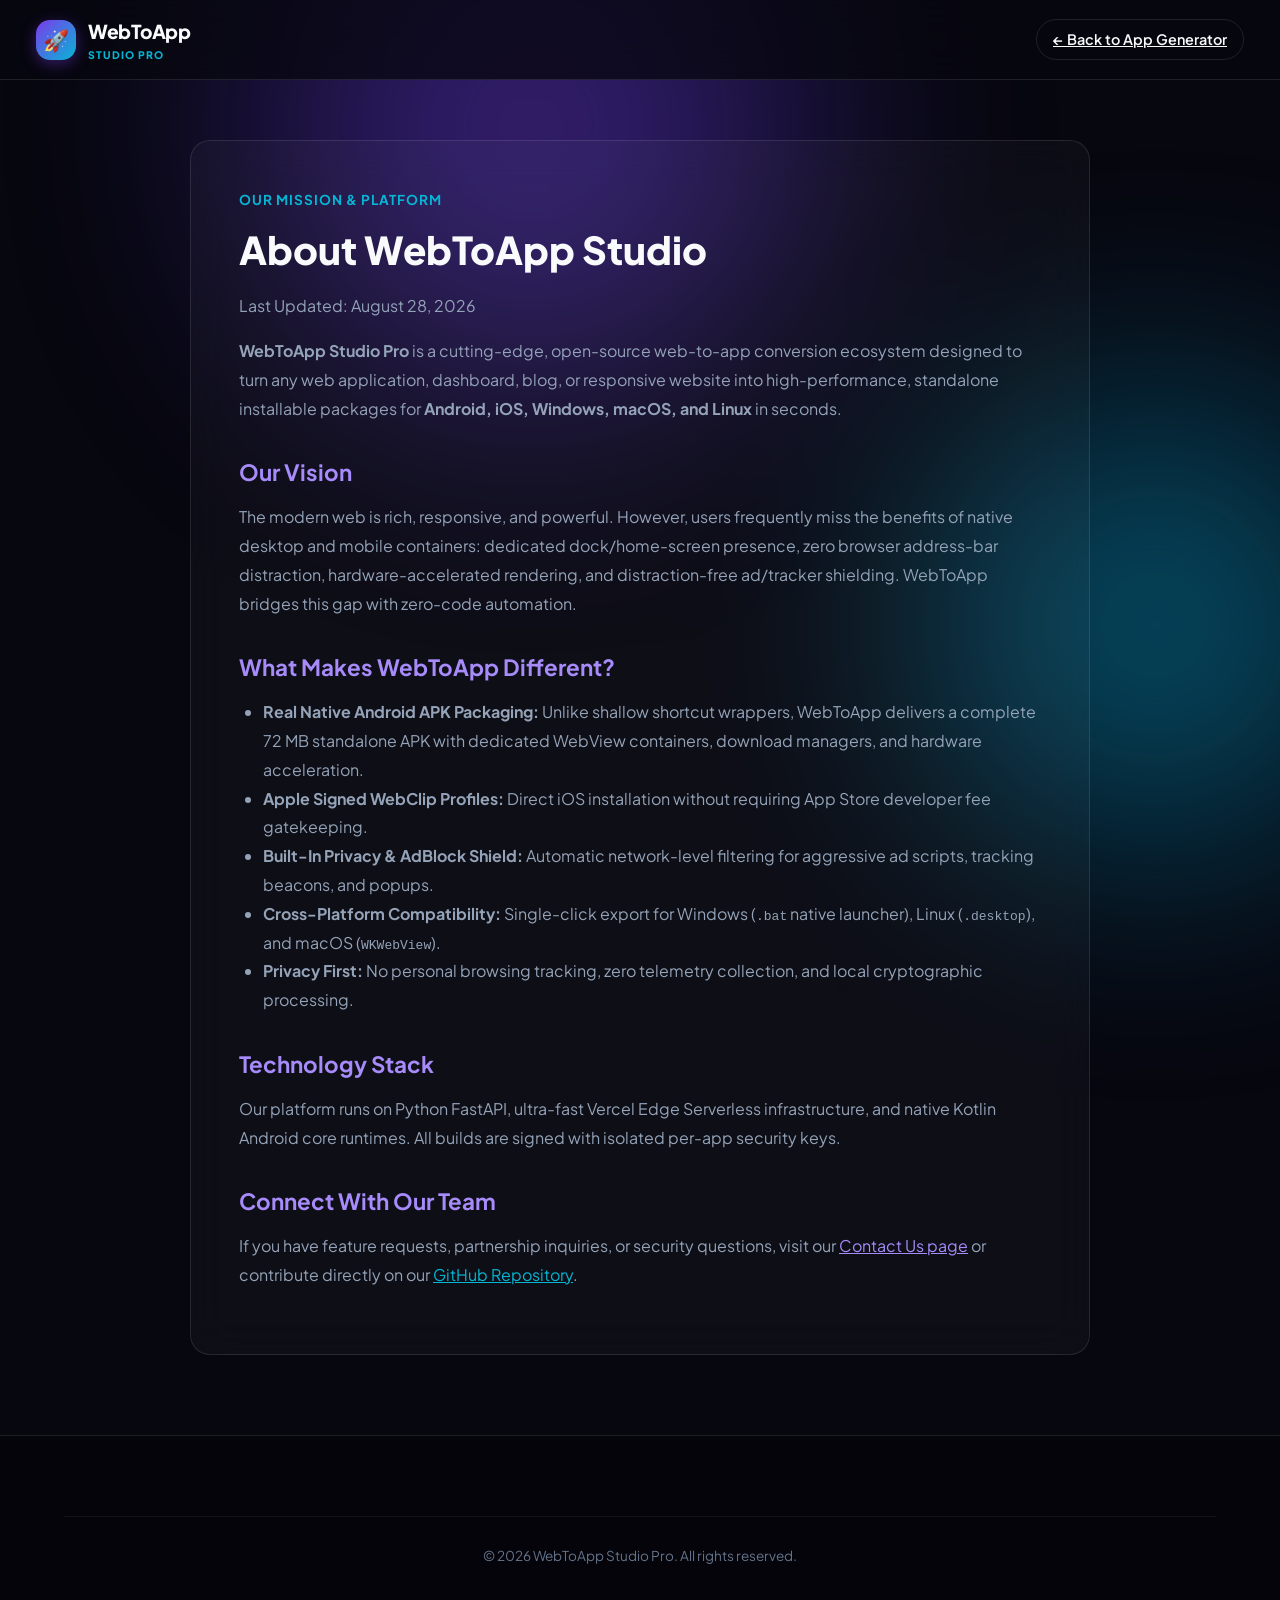
==== about.html @ a55e841d "feat(auth & legal): add login/signup modal, auth-gated flow, real stats, and AdSense legal complianc" ====
<!DOCTYPE html>
<html lang="en">
<head>
  <meta charset="UTF-8">
  <meta name="viewport" content="width=device-width, initial-scale=1.0">
  <title>About Us — WebToApp Studio Pro</title>
  <meta name="description" content="Learn about WebToApp Studio, our mission to convert the web into native multi-platform experiences, and our open-source commitment.">
  <link rel="icon" href="assets/site-logo.jpg">
  <link href="https://fonts.googleapis.com/css2?family=Plus+Jakarta+Sans:wght@400;500;600;700;800&display=swap" rel="stylesheet">
  <link rel="stylesheet" href="css/style.css?v=20260828-pro1">
  <style>
    .legal-page { padding: 140px 0 80px; }
    .content-box { background: rgba(255,255,255,0.03); border: 1px solid var(--border-color); border-radius: var(--radius-lg); padding: 48px; max-width: 900px; margin: 0 auto; backdrop-filter: blur(20px); }
    .content-box h1 { font-size: 2.4rem; font-weight: 800; margin-bottom: 12px; }
    .content-box h2 { font-size: 1.4rem; font-weight: 700; margin: 32px 0 12px; color: var(--primary-light); }
    .content-box p { color: var(--text-muted); line-height: 1.8; margin-bottom: 16px; font-size: 1rem; }
    .content-box ul { margin: 12px 0 20px 24px; color: var(--text-muted); line-height: 1.8; }
    .meta-tag { color: var(--accent-cyan); font-weight: 700; font-size: 0.85rem; text-transform: uppercase; letter-spacing: 1px; margin-bottom: 8px; display: block; }
  </style>
</head>
<body>
  <div class="glow-sphere sphere-1"></div>
  <div class="glow-sphere sphere-2"></div>

  <header id="nav">
    <a class="logo" href="/">
      <div class="logo-icon">🚀</div>
      <div class="logo-text">
        <span class="logo-title">WebToApp</span>
        <span class="logo-badge">STUDIO PRO</span>
      </div>
    </a>
    <div class="nav-actions">
      <a href="/" class="btn-nav-secondary">← Back to App Generator</a>
    </div>
  </header>

  <main class="legal-page">
    <div class="section-container">
      <div class="content-box">
        <span class="meta-tag">OUR MISSION & PLATFORM</span>
        <h1>About WebToApp Studio</h1>
        <p>Last Updated: August 28, 2026</p>

        <p><strong>WebToApp Studio Pro</strong> is a cutting-edge, open-source web-to-app conversion ecosystem designed to turn any web application, dashboard, blog, or responsive website into high-performance, standalone installable packages for <strong>Android, iOS, Windows, macOS, and Linux</strong> in seconds.</p>

        <h2>Our Vision</h2>
        <p>The modern web is rich, responsive, and powerful. However, users frequently miss the benefits of native desktop and mobile containers: dedicated dock/home-screen presence, zero browser address-bar distraction, hardware-accelerated rendering, and distraction-free ad/tracker shielding. WebToApp bridges this gap with zero-code automation.</p>

        <h2>What Makes WebToApp Different?</h2>
        <ul>
          <li><strong>Real Native Android APK Packaging:</strong> Unlike shallow shortcut wrappers, WebToApp delivers a complete 72 MB standalone APK with dedicated WebView containers, download managers, and hardware acceleration.</li>
          <li><strong>Apple Signed WebClip Profiles:</strong> Direct iOS installation without requiring App Store developer fee gatekeeping.</li>
          <li><strong>Built-In Privacy & AdBlock Shield:</strong> Automatic network-level filtering for aggressive ad scripts, tracking beacons, and popups.</li>
          <li><strong>Cross-Platform Compatibility:</strong> Single-click export for Windows (<code>.bat</code> native launcher), Linux (<code>.desktop</code>), and macOS (<code>WKWebView</code>).</li>
          <li><strong>Privacy First:</strong> No personal browsing tracking, zero telemetry collection, and local cryptographic processing.</li>
        </ul>

        <h2>Technology Stack</h2>
        <p>Our platform runs on Python FastAPI, ultra-fast Vercel Edge Serverless infrastructure, and native Kotlin Android core runtimes. All builds are signed with isolated per-app security keys.</p>

        <h2>Connect With Our Team</h2>
        <p>If you have feature requests, partnership inquiries, or security questions, visit our <a href="contact.html" style="color:var(--primary-light);">Contact Us page</a> or contribute directly on our <a href="https://github.com/mindcreative134-creator/webtoapp-web" target="_blank" style="color:var(--accent-cyan);">GitHub Repository</a>.</p>
      </div>
    </div>
  </main>

  <footer class="site-footer">
    <div class="footer-container">
      <div class="footer-bottom text-center">
        <p>© 2026 WebToApp Studio Pro. All rights reserved.</p>
      </div>
    </div>
  </footer>
</body>
</html>
---- css/style.css ----
/* ========================================================
   WebToApp Studio Pro — Ultra Modern Design System
   ======================================================== */

:root {
  --bg-dark: #07070f;
  --bg-surface: rgba(255, 255, 255, 0.04);
  --bg-surface-hover: rgba(255, 255, 255, 0.08);
  --bg-surface-active: rgba(255, 255, 255, 0.12);
  --border-color: rgba(255, 255, 255, 0.1);
  --border-color-glow: rgba(124, 58, 237, 0.4);
  
  --primary: #7c3aed;
  --primary-hover: #6d28d9;
  --primary-light: #a78bfa;
  --primary-glow: rgba(124, 58, 237, 0.25);
  
  --accent-cyan: #06b6d4;
  --accent-pink: #ec4899;
  --accent-green: #10b981;
  --accent-amber: #f59e0b;

  --text-main: #f8fafc;
  --text-muted: #94a3b8;
  --text-dim: #64748b;

  --radius-sm: 8px;
  --radius-md: 14px;
  --radius-lg: 20px;
  --radius-full: 9999px;

  --shadow-sm: 0 4px 12px rgba(0, 0, 0, 0.3);
  --shadow-lg: 0 20px 50px rgba(0, 0, 0, 0.6);
  --shadow-glow: 0 0 30px rgba(124, 58, 237, 0.35);

  --font-sans: 'Plus Jakarta Sans', -apple-system, BlinkMacSystemFont, 'Segoe UI', Roboto, sans-serif;
  --font-mono: 'JetBrains Mono', monospace;
}

*, *::before, *::after {
  box-sizing: border-box;
  margin: 0;
  padding: 0;
}

html {
  scroll-behavior: smooth;
  color-scheme: dark;
}

body {
  font-family: var(--font-sans);
  background-color: var(--bg-dark);
  color: var(--text-main);
  line-height: 1.6;
  min-height: 100vh;
  overflow-x: hidden;
  position: relative;
}

/* ── Glowing Background Spheres ── */
.glow-sphere {
  position: fixed;
  border-radius: 50%;
  filter: blur(130px);
  pointer-events: none;
  z-index: 0;
  opacity: 0.45;
}

.sphere-1 {
  width: 550px;
  height: 550px;
  background: radial-gradient(circle, #7c3aed, #4338ca);
  top: -150px;
  left: 20%;
  animation: floatSphere 18s ease-in-out infinite alternate;
}

.sphere-2 {
  width: 450px;
  height: 450px;
  background: radial-gradient(circle, #06b6d4, #0284c7);
  top: 400px;
  right: -100px;
  animation: floatSphere 22s ease-in-out infinite alternate-reverse;
}

@keyframes floatSphere {
  0% { transform: translate(0, 0) scale(1); }
  100% { transform: translate(40px, 60px) scale(1.1); }
}

#bg {
  position: fixed;
  top: 0;
  left: 0;
  width: 100vw;
  height: 100vh;
  pointer-events: none;
  z-index: 0;
  opacity: 0.15;
}

/* ── Container Layout ── */
.section-container, .hero-container, .footer-container {
  max-width: 1200px;
  margin: 0 auto;
  padding: 0 24px;
  position: relative;
  z-index: 1;
}

/* ── Typography & Gradients ── */
.gradient-text {
  background: linear-gradient(135deg, #a78bfa 0%, #c084fc 40%, #38bdf8 100%);
  -webkit-background-clip: text;
  -webkit-text-fill-color: transparent;
}

.text-center { text-align: center; }
.hidden { display: none !important; }
.sr-only {
  position: absolute;
  width: 1px;
  height: 1px;
  padding: 0;
  margin: -1px;
  overflow: hidden;
  clip: rect(0, 0, 0, 0);
  border: 0;
}

/* ── Top Navigation Bar ── */
#nav {
  position: fixed;
  top: 0;
  left: 0;
  width: 100%;
  z-index: 100;
  display: flex;
  align-items: center;
  justify-content: space-between;
  padding: 16px 36px;
  background: rgba(7, 7, 15, 0.75);
  backdrop-filter: blur(20px);
  border-bottom: 1px solid var(--border-color);
  transition: all 0.3s ease;
}

.logo {
  display: flex;
  align-items: center;
  gap: 12px;
  text-decoration: none;
  color: var(--text-main);
}

.logo-icon {
  width: 40px;
  height: 40px;
  border-radius: var(--radius-md);
  background: linear-gradient(135deg, #7c3aed, #06b6d4);
  display: flex;
  align-items: center;
  justify-content: center;
  font-size: 1.3rem;
  box-shadow: 0 4px 15px rgba(124, 58, 237, 0.4);
}

.logo-text {
  display: flex;
  flex-direction: column;
}

.logo-title {
  font-weight: 800;
  font-size: 1.2rem;
  letter-spacing: -0.5px;
}

.logo-badge {
  font-size: 0.65rem;
  font-weight: 800;
  color: var(--accent-cyan);
  letter-spacing: 1px;
}

.nav-links {
  display: flex;
  align-items: center;
  gap: 28px;
}

.nav-link {
  color: var(--text-muted);
  text-decoration: none;
  font-size: 0.92rem;
  font-weight: 600;
  transition: color 0.2s;
}

.nav-link:hover {
  color: var(--text-main);
}

.nav-actions {
  display: flex;
  align-items: center;
  gap: 16px;
}

.lang-switcher select {
  background: var(--bg-surface);
  color: var(--text-muted);
  border: 1px solid var(--border-color);
  padding: 8px 12px;
  border-radius: var(--radius-sm);
  font-size: 0.85rem;
  cursor: pointer;
  outline: none;
}

.btn-nav-secondary {
  background: transparent;
  color: var(--text-main);
  border: 1px solid var(--border-color);
  padding: 8px 16px;
  border-radius: var(--radius-full);
  font-size: 0.9rem;
  font-weight: 600;
  cursor: pointer;
  transition: 0.2s;
}

.btn-nav-secondary:hover {
  background: var(--bg-surface-hover);
  border-color: var(--primary-light);
}

.btn-nav-primary {
  background: linear-gradient(135deg, var(--primary), #6366f1);
  color: #fff;
  border: none;
  padding: 8px 18px;
  border-radius: var(--radius-full);
  font-size: 0.9rem;
  font-weight: 700;
  cursor: pointer;
  box-shadow: 0 4px 15px var(--primary-glow);
  transition: 0.2s;
}

.btn-nav-primary:hover {
  transform: translateY(-1px);
  box-shadow: 0 6px 20px rgba(124, 58, 237, 0.5);
}

.gh-link {
  color: var(--text-muted);
  display: flex;
  align-items: center;
  transition: 0.2s;
}

.gh-link:hover {
  color: var(--text-main);
  transform: scale(1.1);
}

/* ── User Dropdown Menu ── */
.nav-user-dropdown-wrap {
  position: relative;
}

.user-avatar-btn {
  display: flex;
  align-items: center;
  gap: 10px;
  background: var(--bg-surface);
  border: 1px solid var(--border-color);
  padding: 6px 14px 6px 8px;
  border-radius: var(--radius-full);
  color: var(--text-main);
  cursor: pointer;
  transition: 0.2s;
}

.user-avatar-btn:hover {
  border-color: var(--primary-light);
  background: var(--bg-surface-hover);
}

.avatar-circle {
  width: 28px;
  height: 28px;
  border-radius: 50%;
  background: linear-gradient(135deg, #ec4899, #7c3aed);
  display: flex;
  align-items: center;
  justify-content: center;
  font-weight: 800;
  font-size: 0.8rem;
  color: #fff;
}

.user-info-text {
  display: flex;
  align-items: center;
  gap: 6px;
}

.user-name {
  font-size: 0.88rem;
  font-weight: 600;
}

.badge-pro {
  font-size: 0.65rem;
  font-weight: 800;
  background: rgba(124, 58, 237, 0.3);
  color: #c084fc;
  border: 1px solid rgba(124, 58, 237, 0.5);
  padding: 2px 6px;
  border-radius: var(--radius-full);
}

.user-dropdown {
  position: absolute;
  top: calc(100% + 10px);
  right: 0;
  width: 240px;
  background: #0f0c24;
  border: 1px solid var(--border-color);
  border-radius: var(--radius-md);
  padding: 12px;
  box-shadow: var(--shadow-lg);
  backdrop-filter: blur(20px);
  z-index: 110;
  animation: scaleIn 0.2s cubic-bezier(0.16, 1, 0.3, 1);
}

.dropdown-header {
  padding: 6px 8px;
}

.dropdown-email {
  font-size: 0.82rem;
  color: var(--text-muted);
  word-break: break-all;
}

.dropdown-status {
  font-size: 0.75rem;
  color: var(--accent-green);
  font-weight: 600;
}

.dropdown-divider {
  height: 1px;
  background: var(--border-color);
  margin: 8px 0;
}

.dropdown-item {
  display: flex;
  align-items: center;
  gap: 10px;
  width: 100%;
  padding: 10px;
  background: transparent;
  border: none;
  border-radius: var(--radius-sm);
  color: var(--text-main);
  font-size: 0.88rem;
  font-weight: 500;
  text-decoration: none;
  cursor: pointer;
  transition: 0.15s;
}

.dropdown-item:hover {
  background: var(--bg-surface-hover);
  color: #fff;
}

.text-danger { color: #f87171 !important; }
.text-danger:hover { background: rgba(239, 68, 68, 0.15) !important; }

/* ── Hero Section ── */
#hero {
  padding: 160px 0 80px;
  text-align: center;
  position: relative;
  z-index: 1;
}

.hero-announcement {
  display: inline-flex;
  align-items: center;
  gap: 8px;
  background: rgba(124, 58, 237, 0.15);
  border: 1px solid rgba(124, 58, 237, 0.4);
  padding: 6px 16px;
  border-radius: var(--radius-full);
  font-size: 0.85rem;
  color: #c084fc;
  margin-bottom: 24px;
}

.announcement-spark {
  background: #7c3aed;
  color: #fff;
  font-size: 0.7rem;
  font-weight: 800;
  padding: 2px 6px;
  border-radius: 6px;
}

.hero-headline {
  font-size: 3.8rem;
  font-weight: 800;
  line-height: 1.15;
  letter-spacing: -1.5px;
  margin-bottom: 20px;
}

.hero-description {
  font-size: 1.15rem;
  color: var(--text-muted);
  max-width: 680px;
  margin: 0 auto 36px;
}

/* Source Mode Switcher */
.source-mode-wrap {
  display: flex;
  justify-content: center;
  margin-bottom: 18px;
}

.source-mode {
  display: inline-flex;
  background: rgba(255, 255, 255, 0.05);
  border: 1px solid var(--border-color);
  padding: 4px;
  border-radius: var(--radius-full);
}

.mode-btn {
  display: flex;
  align-items: center;
  gap: 8px;
  padding: 8px 20px;
  border: none;
  background: transparent;
  color: var(--text-muted);
  font-size: 0.88rem;
  font-weight: 600;
  border-radius: var(--radius-full);
  cursor: pointer;
  transition: 0.2s;
}

.mode-btn.active {
  background: var(--primary);
  color: #fff;
  box-shadow: 0 2px 10px var(--primary-glow);
}

/* Hero Input Shell */
.hero-input-shell {
  max-width: 680px;
  margin: 0 auto 28px;
}

.url-input-wrap {
  display: flex;
  align-items: center;
  background: rgba(255, 255, 255, 0.06);
  border: 1px solid var(--border-color);
  border-radius: var(--radius-full);
  padding: 6px 8px 6px 20px;
  box-shadow: 0 10px 40px rgba(0, 0, 0, 0.5);
  backdrop-filter: blur(20px);
  transition: border-color 0.2s, box-shadow 0.2s;
}

.url-input-wrap:focus-within {
  border-color: var(--primary);
  box-shadow: 0 0 0 3px rgba(124, 58, 237, 0.25), 0 15px 50px rgba(0, 0, 0, 0.6);
}

.input-prefix-icon {
  font-size: 1.2rem;
  margin-right: 12px;
}

.url-input-wrap input {
  flex: 1;
  background: transparent;
  border: none;
  outline: none;
  color: #fff;
  font-size: 1.05rem;
  font-family: inherit;
}

.url-input-wrap input::placeholder {
  color: var(--text-dim);
}

.btn-gradient-submit {
  display: flex;
  align-items: center;
  gap: 8px;
  background: linear-gradient(135deg, #7c3aed, #06b6d4);
  color: #fff;
  border: none;
  padding: 14px 28px;
  border-radius: var(--radius-full);
  font-size: 1rem;
  font-weight: 700;
  cursor: pointer;
  box-shadow: 0 6px 20px rgba(124, 58, 237, 0.4);
  transition: all 0.2s;
}

.btn-gradient-submit:hover {
  transform: translateY(-2px);
  box-shadow: 0 10px 30px rgba(124, 58, 237, 0.6);
}

/* HTML Dropzone */
.html-dropzone {
  display: flex;
  flex-direction: column;
  align-items: center;
  justify-content: center;
  padding: 32px;
  background: rgba(255, 255, 255, 0.04);
  border: 2px dashed var(--border-color);
  border-radius: var(--radius-lg);
  cursor: pointer;
  transition: 0.2s;
}

.html-dropzone:hover, .html-dropzone.dragover {
  border-color: var(--primary);
  background: rgba(124, 58, 237, 0.08);
}

.dropzone-icon {
  font-size: 2rem;
  margin-bottom: 8px;
}

.html-dropzone-label {
  font-weight: 700;
  font-size: 1.05rem;
}

.html-dropzone-hint {
  color: var(--text-muted);
  font-size: 0.85rem;
}

/* Platform Chips */
.platform-chips-row {
  display: flex;
  flex-wrap: wrap;
  justify-content: center;
  gap: 10px;
  margin-bottom: 48px;
}

.chip-item {
  background: rgba(255, 255, 255, 0.04);
  border: 1px solid var(--border-color);
  padding: 6px 14px;
  border-radius: var(--radius-full);
  font-size: 0.85rem;
  color: var(--text-muted);
  font-weight: 500;
}

/* Stats Counter Grid */
.stats-counter-grid {
  display: grid;
  grid-template-columns: repeat(4, 1fr);
  gap: 16px;
  max-width: 900px;
  margin: 0 auto;
}

.stat-card {
  background: var(--bg-surface);
  border: 1px solid var(--border-color);
  padding: 20px 16px;
  border-radius: var(--radius-md);
  text-align: center;
  backdrop-filter: blur(10px);
}

.stat-num {
  font-size: 1.8rem;
  font-weight: 800;
  background: linear-gradient(135deg, #fff, var(--primary-light));
  -webkit-background-clip: text;
  -webkit-text-fill-color: transparent;
  margin-bottom: 4px;
}

.stat-lbl {
  font-size: 0.82rem;
  color: var(--text-muted);
  font-weight: 600;
  text-transform: uppercase;
  letter-spacing: 0.5px;
}

/* ── Workspace & Configuration Panels ── */
.workspace-section {
  padding: 60px 0;
}

.workspace-grid {
  display: grid;
  grid-template-columns: 1fr 1fr;
  gap: 24px;
  margin-bottom: 36px;
}

.panel {
  background: rgba(255, 255, 255, 0.04);
  border: 1px solid var(--border-color);
  border-radius: var(--radius-lg);
  padding: 28px;
  box-shadow: var(--shadow-lg);
  backdrop-filter: blur(20px);
}

.panel-head {
  display: flex;
  align-items: center;
  justify-content: space-between;
  margin-bottom: 24px;
  padding-bottom: 16px;
  border-bottom: 1px solid var(--border-color);
}

.panel-title-wrap {
  display: flex;
  align-items: center;
  gap: 10px;
}

.panel-title-wrap h2 {
  font-size: 1.3rem;
  font-weight: 700;
}

.status-badge {
  font-size: 0.8rem;
  font-weight: 700;
  padding: 4px 12px;
  border-radius: var(--radius-full);
  background: rgba(124, 58, 237, 0.2);
  color: var(--primary-light);
  border: 1px solid rgba(124, 58, 237, 0.4);
}

.status-badge.done {
  background: rgba(16, 185, 129, 0.2);
  color: #34d399;
  border-color: rgba(16, 185, 129, 0.4);
}

/* Loader */
.analysis-loader {
  text-align: center;
  padding: 40px 20px;
}

.loader-bar {
  height: 4px;
  width: 100%;
  background: rgba(255, 255, 255, 0.1);
  border-radius: 4px;
  overflow: hidden;
  position: relative;
  margin-bottom: 16px;
}

.loader-bar::after {
  content: '';
  position: absolute;
  top: 0;
  left: 0;
  height: 100%;
  width: 40%;
  background: linear-gradient(90deg, #7c3aed, #06b6d4);
  border-radius: 4px;
  animation: loadAnim 1.2s infinite ease-in-out;
}

@keyframes loadAnim {
  0% { left: -40%; }
  100% { left: 100%; }
}

/* Config Form Elements */
.config-grid {
  display: grid;
  grid-template-columns: 1fr 1fr;
  gap: 16px;
}

.field {
  display: flex;
  flex-direction: column;
  gap: 8px;
}

.field-full { grid-column: 1 / -1; }

.field-label {
  font-size: 0.88rem;
  font-weight: 600;
  color: var(--text-main);
}

.field input[type="text"],
.field input[type="number"],
.field input[type="url"],
.field input[type="password"],
.field input[type="email"] {
  background: rgba(255, 255, 255, 0.05);
  border: 1px solid var(--border-color);
  padding: 12px 16px;
  border-radius: var(--radius-sm);
  color: #fff;
  font-family: inherit;
  font-size: 0.95rem;
  outline: none;
  transition: border-color 0.2s;
}

.field input:focus {
  border-color: var(--primary);
}

.field-note {
  font-size: 0.8rem;
  color: var(--text-muted);
}

.color-wrap {
  display: flex;
  align-items: center;
  gap: 12px;
  background: rgba(255, 255, 255, 0.05);
  border: 1px solid var(--border-color);
  padding: 6px 14px;
  border-radius: var(--radius-sm);
}

.color-wrap input[type="color"] {
  width: 32px;
  height: 32px;
  border: none;
  background: none;
  cursor: pointer;
}

#color-hex {
  font-family: var(--font-mono);
  font-size: 0.88rem;
}

/* Icon Upload Box */
.icon-upload {
  display: flex;
  align-items: center;
  gap: 16px;
  background: rgba(255, 255, 255, 0.03);
  border: 1px solid var(--border-color);
  padding: 14px;
  border-radius: var(--radius-md);
}

.icon-upload-preview {
  width: 64px;
  height: 64px;
  border-radius: var(--radius-md);
  background: rgba(124, 58, 237, 0.2);
  display: flex;
  align-items: center;
  justify-content: center;
  overflow: hidden;
  position: relative;
}

.icon-upload-preview img {
  width: 100%;
  height: 100%;
  object-fit: cover;
}

.icon-upload-meta {
  flex: 1;
  display: flex;
  flex-direction: column;
  gap: 6px;
}

.file-picker-btn {
  display: inline-block;
  background: var(--bg-surface-hover);
  border: 1px solid var(--border-color);
  padding: 6px 14px;
  border-radius: var(--radius-sm);
  font-size: 0.85rem;
  font-weight: 600;
  cursor: pointer;
}

.file-picker-name {
  font-size: 0.82rem;
  color: var(--text-muted);
  margin-left: 8px;
}

.icon-upload-clear {
  background: none;
  border: none;
  color: var(--primary-light);
  font-size: 0.78rem;
  text-align: left;
  cursor: pointer;
  padding: 0;
}

/* Feature & Advanced Panels */
.feature-panel, .advanced-panel {
  margin-top: 18px;
  border: 1px solid var(--border-color);
  border-radius: var(--radius-md);
  padding: 14px 18px;
  background: rgba(255, 255, 255, 0.02);
}

.feature-panel summary, .advanced-panel summary {
  cursor: pointer;
  font-weight: 700;
  display: flex;
  flex-direction: column;
}

.feature-summary-sub {
  font-size: 0.8rem;
  color: var(--text-muted);
  font-weight: normal;
}

.feature-grid, .advanced-grid {
  margin-top: 14px;
  display: flex;
  flex-direction: column;
  gap: 12px;
}

.feature-card {
  display: flex;
  align-items: center;
  justify-content: space-between;
  padding: 12px;
  background: var(--bg-surface);
  border-radius: var(--radius-sm);
}

.feature-heading-row {
  display: flex;
  align-items: center;
  gap: 8px;
}

.feature-tag {
  font-size: 0.7rem;
  background: rgba(6, 182, 212, 0.2);
  color: var(--accent-cyan);
  padding: 2px 6px;
  border-radius: 4px;
  font-weight: 700;
}

.feature-copy p {
  font-size: 0.82rem;
  color: var(--text-muted);
}

/* Switch */
.switch {
  position: relative;
  display: inline-block;
  width: 44px;
  height: 24px;
}

.switch input { opacity: 0; width: 0; height: 0; }

.switch-ui {
  position: absolute;
  cursor: pointer;
  top: 0; left: 0; right: 0; bottom: 0;
  background-color: rgba(255, 255, 255, 0.15);
  transition: .25s;
  border-radius: 24px;
}

.switch-ui:before {
  position: absolute;
  content: "";
  height: 18px;
  width: 18px;
  left: 3px;
  bottom: 3px;
  background-color: white;
  transition: .25s;
  border-radius: 50%;
}

.switch input:checked + .switch-ui {
  background-color: var(--primary);
}

.switch input:checked + .switch-ui:before {
  transform: translateX(20px);
}

/* Button Primary Large */
.btn-primary-large {
  width: 100%;
  background: linear-gradient(135deg, #7c3aed, #06b6d4);
  color: #fff;
  border: none;
  padding: 16px;
  border-radius: var(--radius-md);
  font-size: 1.08rem;
  font-weight: 800;
  cursor: pointer;
  box-shadow: 0 8px 25px var(--primary-glow);
  margin-top: 24px;
  transition: all 0.2s;
}

.btn-primary-large:hover {
  transform: translateY(-2px);
  box-shadow: 0 12px 35px rgba(124, 58, 237, 0.5);
}

/* ── Result Panel & Downloads ── */
.result-panel {
  margin-top: 36px;
  text-align: center;
}

.result-celebration {
  margin-bottom: 24px;
}

.badge-success {
  display: inline-block;
  background: rgba(16, 185, 129, 0.2);
  color: #34d399;
  border: 1px solid rgba(16, 185, 129, 0.4);
  padding: 4px 14px;
  border-radius: var(--radius-full);
  font-size: 0.85rem;
  font-weight: 800;
  margin-bottom: 12px;
}

.result-link-wrap {
  display: flex;
  align-items: center;
  max-width: 600px;
  margin: 0 auto 32px;
  background: rgba(255, 255, 255, 0.05);
  border: 1px solid var(--border-color);
  padding: 6px 8px 6px 16px;
  border-radius: var(--radius-full);
}

.result-link-wrap input {
  flex: 1;
  background: none;
  border: none;
  color: #a78bfa;
  font-family: var(--font-mono);
  font-size: 0.9rem;
  outline: none;
}

.btn-copy {
  display: flex;
  align-items: center;
  gap: 6px;
  background: var(--primary);
  color: #fff;
  border: none;
  padding: 8px 18px;
  border-radius: var(--radius-full);
  font-weight: 700;
  font-size: 0.88rem;
  cursor: pointer;
}

/* Download Platform Cards Grid */
.download-platform-grid {
  display: grid;
  grid-template-columns: repeat(auto-fit, minmax(220px, 1fr));
  gap: 16px;
  margin-bottom: 36px;
}

.platform-dl-card {
  display: flex;
  flex-direction: column;
  align-items: center;
  text-align: center;
  padding: 24px 18px;
  background: rgba(255, 255, 255, 0.04);
  border: 1px solid var(--border-color);
  border-radius: var(--radius-lg);
  text-decoration: none;
  color: var(--text-main);
  transition: all 0.25s cubic-bezier(0.16, 1, 0.3, 1);
  position: relative;
  overflow: hidden;
}

.platform-dl-card:hover {
  transform: translateY(-4px);
  border-color: var(--primary-light);
  background: rgba(124, 58, 237, 0.1);
  box-shadow: var(--shadow-glow);
}

.platform-dl-card.primary-card {
  background: linear-gradient(135deg, rgba(124, 58, 237, 0.25), rgba(6, 182, 212, 0.15));
  border-color: var(--primary);
}

.dl-icon {
  font-size: 2.5rem;
  margin-bottom: 12px;
}

.dl-info strong {
  display: block;
  font-size: 1.1rem;
  margin-bottom: 4px;
}

.dl-info span {
  font-size: 0.82rem;
  color: var(--text-muted);
}

.dl-badge {
  margin-top: 14px;
  font-size: 0.75rem;
  font-weight: 800;
  background: rgba(255, 255, 255, 0.1);
  padding: 4px 10px;
  border-radius: var(--radius-full);
}

/* Simulator Preview Shell */
.preview-shell {
  max-width: 800px;
  margin: 0 auto;
  background: #000;
  border: 1px solid var(--border-color);
  border-radius: var(--radius-lg);
  overflow: hidden;
  box-shadow: var(--shadow-lg);
}

.preview-shell-head {
  display: flex;
  align-items: center;
  justify-content: space-between;
  padding: 12px 18px;
  background: rgba(255, 255, 255, 0.05);
  border-bottom: 1px solid var(--border-color);
}

.preview-shell-chrome {
  display: flex;
  gap: 6px;
}

.preview-shell-chrome span {
  width: 10px;
  height: 10px;
  border-radius: 50%;
  background: #475569;
}

.preview-url {
  font-size: 0.8rem;
  font-family: var(--font-mono);
  color: var(--text-muted);
}

.preview-open-btn {
  background: none;
  border: none;
  color: var(--primary-light);
  font-size: 0.82rem;
  font-weight: 600;
  cursor: pointer;
}

.preview-frame-wrap iframe {
  width: 100%;
  height: 480px;
  border: none;
}

/* ── Process / How It Works ── */
.process-section, .features-section, .pricing-section, .history-section, .faq-section {
  padding: 100px 0;
  position: relative;
  z-index: 1;
}

.section-kicker {
  font-size: 0.8rem;
  font-weight: 800;
  letter-spacing: 1.5px;
  color: var(--accent-cyan);
  margin-bottom: 8px;
}

.section-title {
  font-size: 2.6rem;
  font-weight: 800;
  letter-spacing: -1px;
  margin-bottom: 14px;
}

.section-subtitle {
  font-size: 1.05rem;
  color: var(--text-muted);
  max-width: 620px;
  margin: 0 auto 50px;
}

.process-step-grid {
  display: grid;
  grid-template-columns: repeat(3, 1fr);
  gap: 24px;
}

.process-card {
  background: var(--bg-surface);
  border: 1px solid var(--border-color);
  padding: 36px 28px;
  border-radius: var(--radius-lg);
  position: relative;
  transition: 0.25s;
}

.process-card:hover {
  transform: translateY(-4px);
  border-color: var(--primary-light);
  box-shadow: var(--shadow-glow);
}

.step-badge {
  display: inline-block;
  font-size: 0.75rem;
  font-weight: 800;
  font-family: var(--font-mono);
  color: var(--accent-cyan);
  background: rgba(6, 182, 212, 0.15);
  padding: 4px 10px;
  border-radius: 6px;
  margin-bottom: 18px;
}

.step-icon-box {
  font-size: 2.2rem;
  margin-bottom: 16px;
}

.process-card h3 {
  font-size: 1.3rem;
  margin-bottom: 10px;
}

.process-card p {
  font-size: 0.92rem;
  color: var(--text-muted);
}

/* ── Features Grid ── */
.features-grid {
  display: grid;
  grid-template-columns: repeat(3, 1fr);
  gap: 24px;
}

.feature-box {
  background: var(--bg-surface);
  border: 1px solid var(--border-color);
  padding: 32px 24px;
  border-radius: var(--radius-lg);
  transition: 0.2s;
}

.feature-box:hover {
  border-color: rgba(124, 58, 237, 0.4);
  background: rgba(255, 255, 255, 0.06);
}

.feat-icon {
  font-size: 2.2rem;
  margin-bottom: 16px;
}

.feature-box h3 {
  font-size: 1.18rem;
  margin-bottom: 8px;
}

.feature-box p {
  font-size: 0.9rem;
  color: var(--text-muted);
}

/* ── Pricing Cards ── */
.pricing-grid {
  display: grid;
  grid-template-columns: 1fr 1fr;
  gap: 32px;
  max-width: 880px;
  margin: 0 auto;
}

.pricing-card {
  background: var(--bg-surface);
  border: 1px solid var(--border-color);
  border-radius: var(--radius-lg);
  padding: 40px 32px;
  display: flex;
  flex-direction: column;
  position: relative;
}

.pricing-card.pro-card {
  background: linear-gradient(180deg, rgba(124, 58, 237, 0.15) 0%, rgba(7, 7, 15, 0.8) 100%);
  border: 2px solid var(--primary);
  box-shadow: 0 0 40px rgba(124, 58, 237, 0.25);
}

.popular-ribbon {
  position: absolute;
  top: -12px;
  right: 28px;
  background: linear-gradient(135deg, #ec4899, #7c3aed);
  color: #fff;
  font-size: 0.72rem;
  font-weight: 800;
  padding: 4px 12px;
  border-radius: var(--radius-full);
}

.plan-tag {
  font-size: 0.8rem;
  font-weight: 800;
  color: var(--text-muted);
}

.plan-tag-pro {
  font-size: 0.8rem;
  font-weight: 800;
  color: #c084fc;
}

.plan-price {
  font-size: 2.8rem;
  font-weight: 800;
  margin: 12px 0 6px;
}

.plan-price span {
  font-size: 1rem;
  color: var(--text-muted);
  font-weight: normal;
}

.plan-desc {
  font-size: 0.9rem;
  color: var(--text-muted);
  margin-bottom: 24px;
}

.plan-features {
  list-style: none;
  display: flex;
  flex-direction: column;
  gap: 12px;
  margin-bottom: 32px;
  flex: 1;
}

.plan-features li {
  font-size: 0.92rem;
}

.btn-plan-secondary {
  width: 100%;
  background: var(--bg-surface-hover);
  border: 1px solid var(--border-color);
  color: #fff;
  padding: 14px;
  border-radius: var(--radius-md);
  font-weight: 700;
  cursor: pointer;
  transition: 0.2s;
}

.btn-plan-primary {
  width: 100%;
  background: linear-gradient(135deg, #7c3aed, #06b6d4);
  border: none;
  color: #fff;
  padding: 14px;
  border-radius: var(--radius-md);
  font-weight: 800;
  cursor: pointer;
  box-shadow: 0 4px 20px var(--primary-glow);
  transition: 0.2s;
}

/* ── FAQ Accordion ── */
.faq-accordion {
  max-width: 800px;
  margin: 0 auto;
  display: flex;
  flex-direction: column;
  gap: 14px;
}

.faq-item {
  background: var(--bg-surface);
  border: 1px solid var(--border-color);
  border-radius: var(--radius-md);
  padding: 18px 24px;
  cursor: pointer;
}

.faq-item summary {
  font-weight: 700;
  font-size: 1.05rem;
}

.faq-content {
  margin-top: 12px;
  font-size: 0.92rem;
  color: var(--text-muted);
  line-height: 1.7;
}

/* ── Footer ── */
.site-footer {
  border-top: 1px solid var(--border-color);
  padding: 80px 0 40px;
  background: #04040a;
}

.footer-top-grid {
  display: grid;
  grid-template-columns: 2fr 1fr 1fr 1fr;
  gap: 40px;
  margin-bottom: 48px;
}

.footer-col-main {
  display: flex;
  flex-direction: column;
  gap: 14px;
}

.footer-col {
  display: flex;
  flex-direction: column;
  gap: 12px;
}

.footer-col h4 {
  font-size: 0.95rem;
  font-weight: 700;
  color: var(--text-main);
  margin-bottom: 6px;
}

.footer-col a {
  color: var(--text-muted);
  text-decoration: none;
  font-size: 0.88rem;
  transition: color 0.2s;
}

.footer-col a:hover {
  color: var(--primary-light);
}

.footer-live-status {
  display: inline-flex;
  align-items: center;
  gap: 8px;
  background: rgba(16, 185, 129, 0.1);
  border: 1px solid rgba(16, 185, 129, 0.3);
  padding: 6px 14px;
  border-radius: var(--radius-full);
  font-size: 0.8rem;
  color: #34d399;
  font-weight: 600;
  margin-top: 10px;
}

.status-dot {
  width: 8px;
  height: 8px;
  border-radius: 50%;
  background: #10b981;
  box-shadow: 0 0 10px #10b981;
}

.footer-bottom {
  border-top: 1px solid rgba(255, 255, 255, 0.06);
  padding-top: 28px;
  text-align: center;
  font-size: 0.85rem;
  color: var(--text-dim);
}

@media (max-width: 900px) {
  .footer-top-grid { grid-template-columns: 1fr 1fr; }
}

@media (max-width: 600px) {
  .footer-top-grid { grid-template-columns: 1fr; }
}

/* ========================================================
   🔐 AUTHENTICATION MODAL STYLING
   ======================================================== */
.modal-overlay {
  position: fixed;
  top: 0;
  left: 0;
  width: 100vw;
  height: 100vh;
  background: rgba(4, 4, 10, 0.85);
  backdrop-filter: blur(15px);
  z-index: 1000;
  display: flex;
  align-items: center;
  justify-content: center;
  padding: 20px;
  opacity: 1;
  transition: opacity 0.25s ease;
}

.modal-card {
  background: #0d0a1f;
  border: 1px solid rgba(124, 58, 237, 0.4);
  border-radius: var(--radius-lg);
  padding: 36px 32px;
  max-width: 440px;
  width: 100%;
  box-shadow: 0 25px 60px rgba(0, 0, 0, 0.8), 0 0 40px rgba(124, 58, 237, 0.3);
  position: relative;
  animation: modalScale 0.25s cubic-bezier(0.16, 1, 0.3, 1);
}

@keyframes modalScale {
  0% { transform: scale(0.92) translateY(10px); opacity: 0; }
  100% { transform: scale(1) translateY(0); opacity: 1; }
}

.modal-close-btn {
  position: absolute;
  top: 18px;
  right: 18px;
  background: var(--bg-surface);
  border: 1px solid var(--border-color);
  color: var(--text-muted);
  width: 32px;
  height: 32px;
  border-radius: 50%;
  cursor: pointer;
  display: flex;
  align-items: center;
  justify-content: center;
  font-size: 0.9rem;
  transition: 0.2s;
}

.modal-close-btn:hover {
  background: var(--bg-surface-hover);
  color: #fff;
}

.modal-logo {
  font-size: 2.2rem;
  margin-bottom: 8px;
}

.modal-header h2 {
  font-size: 1.45rem;
  font-weight: 800;
  margin-bottom: 6px;
}

.modal-sub {
  font-size: 0.88rem;
  color: var(--text-muted);
  margin-bottom: 20px;
}

/* Auth Alert */
.auth-alert {
  padding: 10px 14px;
  border-radius: var(--radius-sm);
  font-size: 0.85rem;
  font-weight: 600;
  margin-bottom: 16px;
}

.auth-alert.error {
  background: rgba(239, 68, 68, 0.15);
  border: 1px solid rgba(239, 68, 68, 0.4);
  color: #f87171;
}

.auth-alert.success {
  background: rgba(16, 185, 129, 0.15);
  border: 1px solid rgba(16, 185, 129, 0.4);
  color: #34d399;
}

/* Tabs Bar */
.auth-tab-bar {
  display: grid;
  grid-template-columns: 1fr 1fr;
  background: rgba(255, 255, 255, 0.05);
  border-radius: var(--radius-md);
  padding: 4px;
  margin-bottom: 20px;
}

.auth-tab {
  padding: 10px;
  background: transparent;
  border: none;
  color: var(--text-muted);
  font-weight: 700;
  font-size: 0.9rem;
  border-radius: var(--radius-sm);
  cursor: pointer;
  transition: 0.2s;
}

.auth-tab.active {
  background: var(--primary);
  color: #fff;
}

.auth-form {
  display: flex;
  flex-direction: column;
  gap: 16px;
}

.field-label-row {
  display: flex;
  justify-content: space-between;
  align-items: center;
}

.link-small {
  font-size: 0.78rem;
  color: var(--primary-light);
  text-decoration: none;
}

.full-width { width: 100%; }

.or-divider {
  display: flex;
  align-items: center;
  margin: 18px 0;
}

.or-divider::before, .or-divider::after {
  content: '';
  flex: 1;
  height: 1px;
  background: var(--border-color);
}

.or-divider span {
  padding: 0 12px;
  font-size: 0.75rem;
  color: var(--text-dim);
  font-weight: 700;
}

.btn-guest-continue {
  width: 100%;
  background: rgba(255, 255, 255, 0.05);
  border: 1px solid var(--border-color);
  color: var(--text-muted);
  padding: 12px;
  border-radius: var(--radius-md);
  font-size: 0.88rem;
  font-weight: 700;
  cursor: pointer;
  transition: 0.2s;
}

.btn-guest-continue:hover {
  background: var(--bg-surface-hover);
  color: #fff;
  border-color: var(--primary-light);
}

/* ── Responsive Mobile Styles ── */
@media (max-width: 900px) {
  #nav { padding: 14px 20px; }
  .nav-links { display: none; }
  .hero-headline { font-size: 2.6rem; }
  .workspace-grid, .process-step-grid, .features-grid, .pricing-grid { grid-template-columns: 1fr; }
  .stats-counter-grid { grid-template-columns: 1fr 1fr; }
}
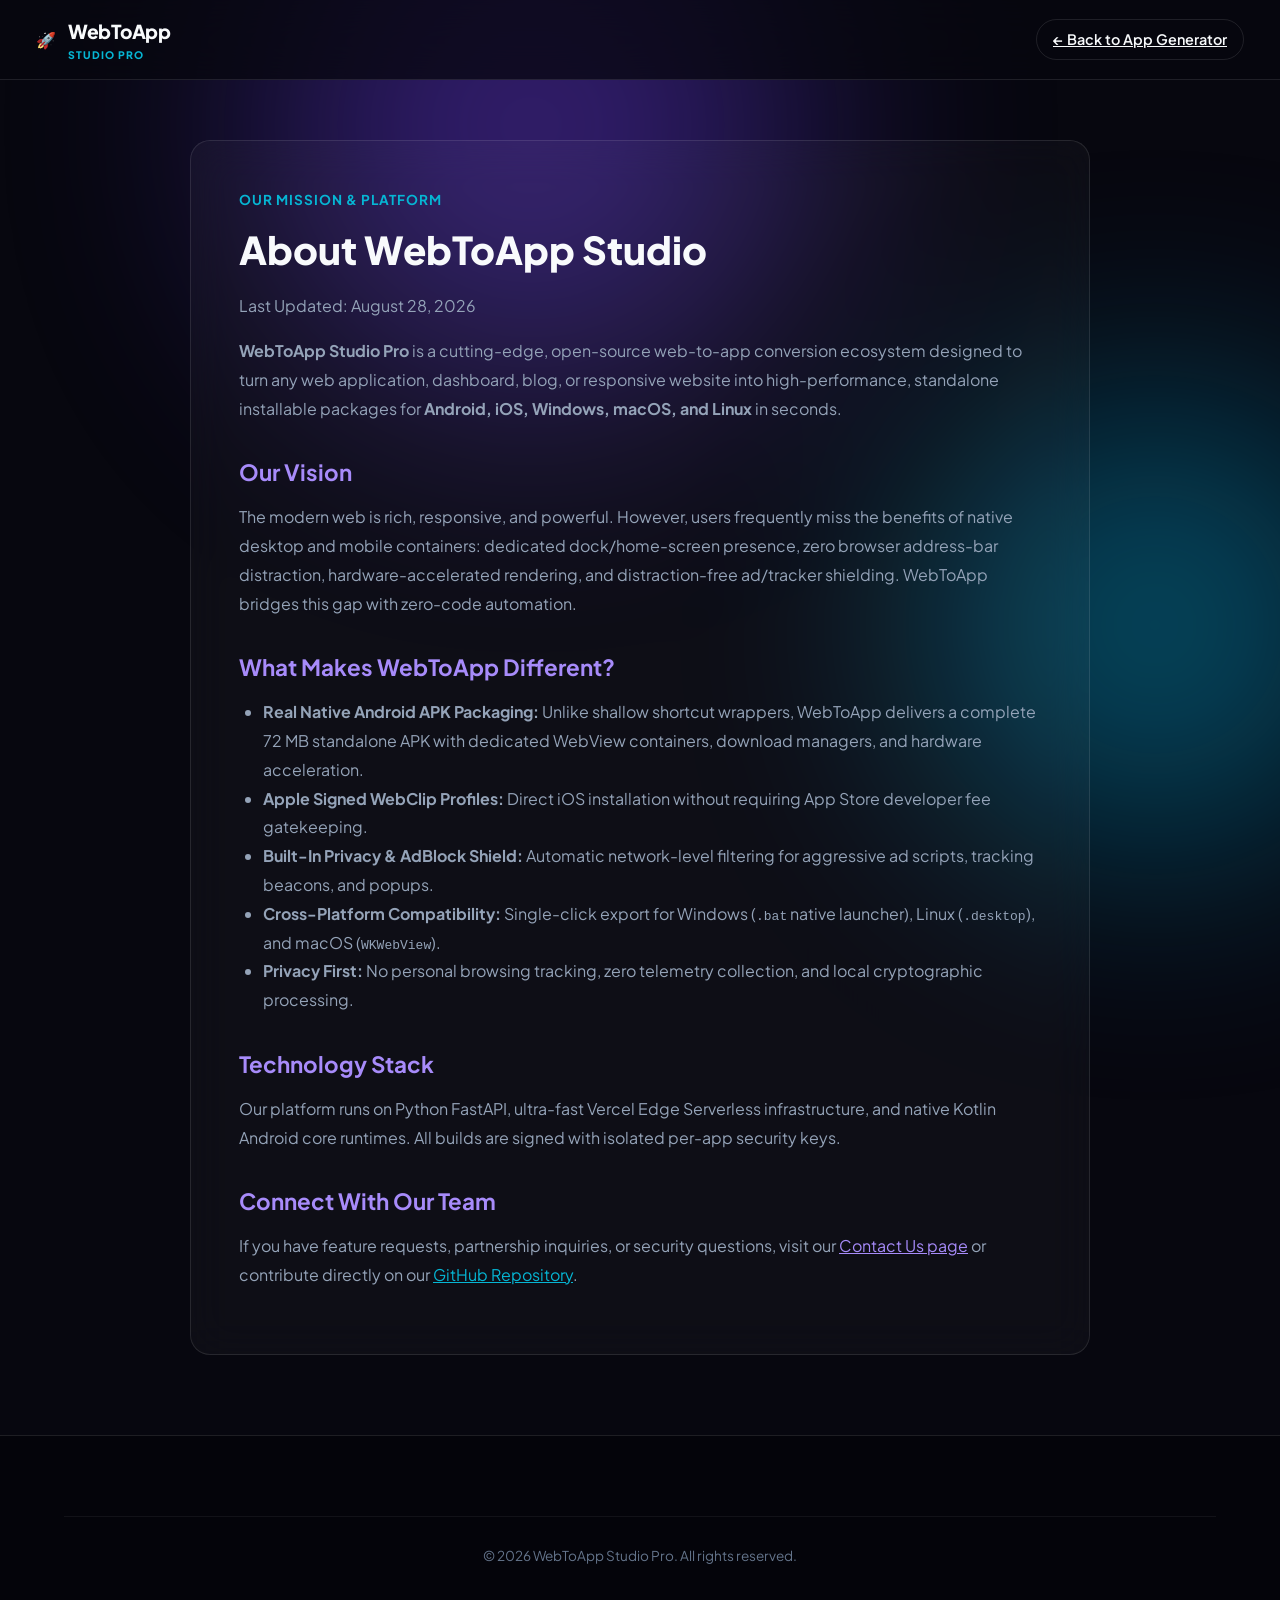
==== commit d7f873c8: "feat(adsense): add ads.txt snippet and Google AdSense ca-pub-9543073887536718 auto-ads verification " ====
--- a/about.html
+++ b/about.html
@@ -1,4 +1,4 @@
-<!DOCTYPE html>
+﻿<!DOCTYPE html>
 <html lang="en">
 <head>
   <meta charset="UTF-8">
@@ -17,6 +17,9 @@
     .content-box ul { margin: 12px 0 20px 24px; color: var(--text-muted); line-height: 1.8; }
     .meta-tag { color: var(--accent-cyan); font-weight: 700; font-size: 0.85rem; text-transform: uppercase; letter-spacing: 1px; margin-bottom: 8px; display: block; }
   </style>
+  <!-- Google AdSense Verification & Auto Ads -->
+  <meta name="google-adsense-account" content="ca-pub-9543073887536718">
+  <script async src="https://pagead2.googlesyndication.com/pagead/js/adsbygoogle.js?client=ca-pub-9543073887536718" crossorigin="anonymous"></script>
 </head>
 <body>
   <div class="glow-sphere sphere-1"></div>
--- a/css/style.css
+++ b/css/style.css
@@ -156,16 +156,13 @@
   color: var(--text-main);
 }
 
-.logo-icon {
-  width: 40px;
-  height: 40px;
+.app-logo-img {
+  width: 38px;
+  height: 38px;
   border-radius: var(--radius-md);
-  background: linear-gradient(135deg, #7c3aed, #06b6d4);
-  display: flex;
-  align-items: center;
-  justify-content: center;
-  font-size: 1.3rem;
+  object-fit: contain;
   box-shadow: 0 4px 15px rgba(124, 58, 237, 0.4);
+  border: 1px solid rgba(255, 255, 255, 0.15);
 }
 
 .logo-text {
@@ -1518,9 +1515,13 @@
   color: #fff;
 }
 
-.modal-logo {
-  font-size: 2.2rem;
-  margin-bottom: 8px;
+.modal-logo-img {
+  width: 52px;
+  height: 52px;
+  border-radius: var(--radius-md);
+  object-fit: contain;
+  margin-bottom: 12px;
+  box-shadow: 0 6px 20px rgba(124, 58, 237, 0.4);
 }
 
 .modal-header h2 {
@@ -1532,7 +1533,40 @@
 .modal-sub {
   font-size: 0.88rem;
   color: var(--text-muted);
-  margin-bottom: 20px;
+  margin-bottom: 18px;
+}
+
+/* 🔵 Google Button Styling */
+.google-auth-box {
+  margin-bottom: 16px;
+}
+
+.btn-google-sign-in {
+  width: 100%;
+  display: flex;
+  align-items: center;
+  justify-content: center;
+  gap: 12px;
+  background: #ffffff;
+  color: #1f2937;
+  border: 1px solid #e5e7eb;
+  padding: 12px 18px;
+  border-radius: var(--radius-md);
+  font-size: 0.95rem;
+  font-weight: 700;
+  cursor: pointer;
+  box-shadow: 0 2px 10px rgba(0, 0, 0, 0.15);
+  transition: all 0.2s cubic-bezier(0.16, 1, 0.3, 1);
+}
+
+.btn-google-sign-in:hover {
+  background: #f9fafb;
+  transform: translateY(-1px);
+  box-shadow: 0 4px 15px rgba(255, 255, 255, 0.2);
+}
+
+.btn-google-sign-in:active {
+  transform: translateY(0);
 }
 
 /* Auth Alert */
